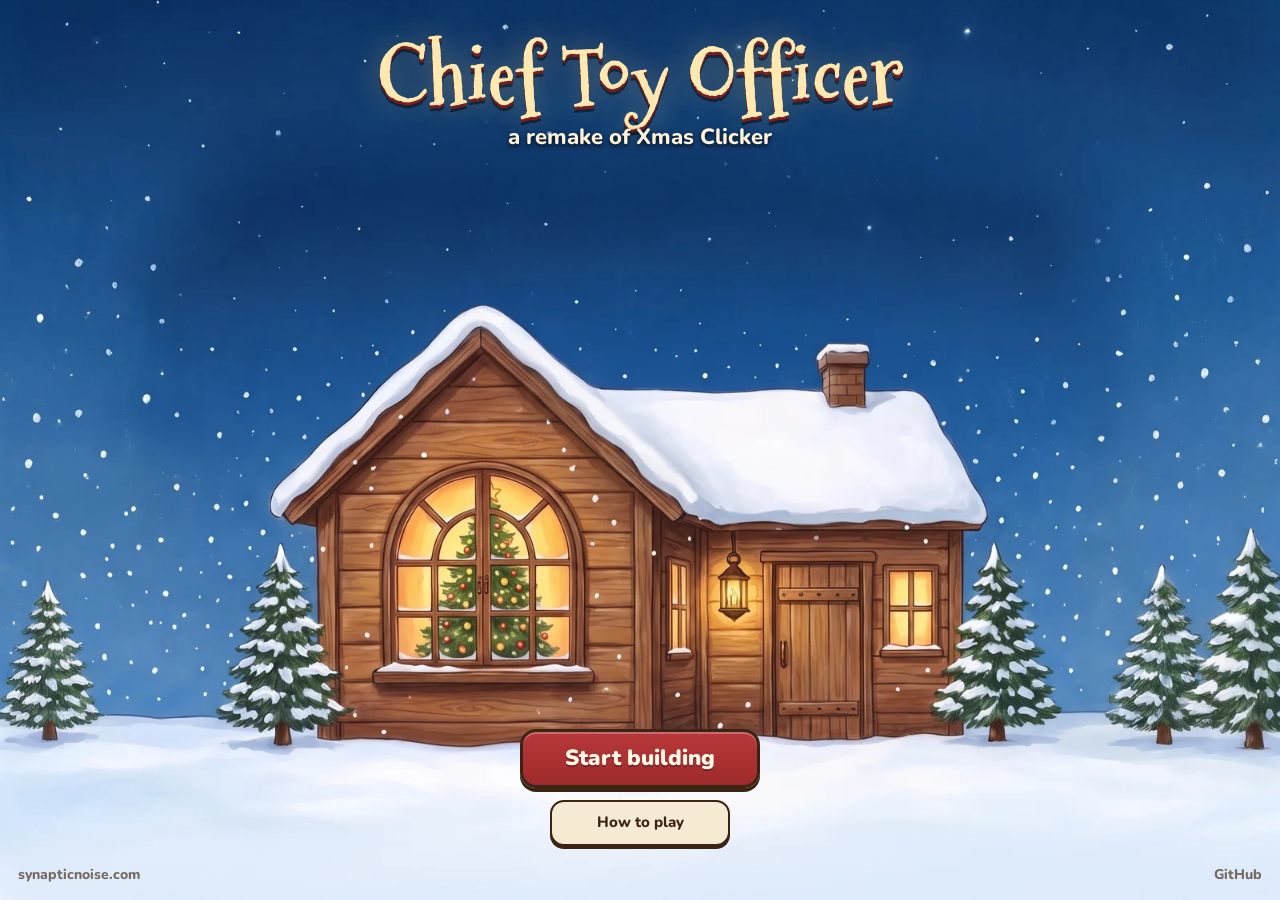
==== game/index.html @ 499ec667 "Chief Toy Officer, ready to play A cozy Christmas clicker, a remake of Xmas Clicker (2017). Full bui" ====
<!DOCTYPE html>
<html lang="en">
<head>
<meta charset="utf-8">
<meta name="viewport" content="width=device-width, initial-scale=1, viewport-fit=cover">
<title>Chief Toy Officer: a cozy Christmas clicker</title>
<meta name="description" content="Hammer toys together in Santa's workshop, hire elves, and climb from Assistant Junior Toy Maker to Chief Toy Officer before Christmas Eve. A remake of Xmas Clicker.">
<meta name="theme-color" content="#9e2a2b">
<meta property="og:type" content="website">
<meta property="og:title" content="Chief Toy Officer">
<meta property="og:description" content="A cozy Christmas clicker: hammer toys together in Santa's workshop and climb to the top before Christmas Eve.">
<link rel="canonical" href="https://chieftoyofficer.synapticnoise.com/">
<meta property="og:url" content="https://chieftoyofficer.synapticnoise.com/">
<meta property="og:image" content="https://chieftoyofficer.synapticnoise.com/social-card.jpg">
<meta name="twitter:image" content="https://chieftoyofficer.synapticnoise.com/social-card.jpg">
<meta property="og:image:width" content="1200">
<meta property="og:image:height" content="630">
<meta property="og:image:alt" content="Pip the elf at the workbench in Santa's workshop, under the title Chief Toy Officer">
<meta name="twitter:card" content="summary_large_image">
<link rel="icon" href="favicon.png">
<link rel="apple-touch-icon" href="apple-touch-icon.png">
<link rel="manifest" href="manifest.webmanifest">
<link rel="preload" href="fonts/mountains-of-christmas-bold.woff2" as="font" type="font/woff2" crossorigin>
<link rel="preload" href="fonts/nunito.woff2" as="font" type="font/woff2" crossorigin>
<link rel="stylesheet" href="style.css">
<script src="vendor/report.js"></script>
</head>
<body>
<svg width="0" height="0" style="position:absolute" aria-hidden="true">
  <symbol id="i-gear" viewBox="0 0 24 24"><path fill="currentColor" d="M19.4 13a7.5 7.5 0 0 0 0-2l2.1-1.6-2-3.5-2.5 1a7.4 7.4 0 0 0-1.7-1L15 3.3h-4l-.4 2.6a7.4 7.4 0 0 0-1.7 1l-2.5-1-2 3.5L6.6 11a7.5 7.5 0 0 0 0 2l-2.1 1.6 2 3.5 2.5-1a7.4 7.4 0 0 0 1.7 1l.4 2.6h4l.4-2.6a7.4 7.4 0 0 0 1.7-1l2.5 1 2-3.5zM13 15.5a3.5 3.5 0 1 1 0-7 3.5 3.5 0 0 1 0 7z" transform="translate(-1 0)"/></symbol>
  <symbol id="i-sound" viewBox="0 0 24 24"><path fill="currentColor" d="M4 9h4l5-4v14l-5-4H4z"/><path d="M16 8.5a5 5 0 0 1 0 7M18.5 6a8.5 8.5 0 0 1 0 12" stroke="currentColor" stroke-width="2" fill="none" stroke-linecap="round"/></symbol>
  <symbol id="i-mute" viewBox="0 0 24 24"><path fill="currentColor" d="M4 9h4l5-4v14l-5-4H4z"/><path d="M16 9l5 6M21 9l-5 6" stroke="currentColor" stroke-width="2.2" fill="none" stroke-linecap="round"/></symbol>
  <symbol id="i-check" viewBox="0 0 24 24"><path d="M5 12.5l4.5 4.5L19 7.5" stroke="currentColor" stroke-width="3.2" fill="none" stroke-linecap="round" stroke-linejoin="round"/></symbol>
  <symbol id="i-hand" viewBox="0 0 24 24"><path fill="#fff4dc" stroke="#3b2414" stroke-width="1.4" stroke-linejoin="round" d="M9 13V4.5a1.6 1.6 0 0 1 3.2 0V11l.1-1.6a1.5 1.5 0 0 1 3 .2V11a1.5 1.5 0 0 1 3 .1v1.2a1.4 1.4 0 0 1 2.7.3V16c0 3.6-2.6 6-6.2 6h-1.4c-2.2 0-3.6-1-4.8-2.6L5 15.2a1.6 1.6 0 0 1 2.5-2z"/></symbol>
</svg>

<!-- Title -->
<section id="title" class="screen loading" data-screen="title">
  <div class="title-art"></div>
  <div class="title-text">
    <h1>Chief Toy Officer</h1>
    <p class="subtitle">a remake of Xmas Clicker</p>
  </div>
  <div class="title-buttons">
    <button id="btn-start" class="btn-big">Start building</button>
    <button id="btn-howto" class="btn-quiet">How to play</button>
  </div>
  <a class="title-link left" href="https://synapticnoise.com/">synapticnoise.com</a>
  <a class="title-link right" href="https://github.com/zeveck/xmas-clicker" target="_blank" rel="noopener" title="Chief Toy Officer on GitHub: how it was made">GitHub</a>
</section>

<!-- How to play -->
<section id="howto" class="screen" data-screen="howto" hidden>
  <div class="howto-box">
    <h2>How to play</h2>
    <div class="howto-cards">
      <figure class="howto-card"><div class="howto-pic pic-1"><img src="assets/sprites/pip-swing/frame-2.webp" alt="" class="hp-pip"><img src="assets/items/toy-01.webp" alt="" class="hp-toy"></div><figcaption><b>Tap the bench</b> to hammer toys together. Each finished toy earns cookies and cheer.</figcaption></figure>
      <figure class="howto-card"><div class="howto-pic pic-2"><img src="assets/ui/cookie.webp" alt="" class="hp-cookie"><img src="assets/sprites/elf-helper.webp" alt="" class="hp-elf"><img src="assets/items/hammer-2.webp" alt="" class="hp-ham"></div><figcaption><b>Spend cookies</b> on better hammers and helpers who build for you, even while you're away.</figcaption></figure>
      <figure class="howto-card"><div class="howto-pic pic-3"><img src="assets/ui/cheer.webp" alt="" class="hp-cheer"><img src="assets/ui/santa-portrait.webp" alt="" class="hp-santa"></div><figcaption><b>Earn cheer</b> to get promoted. Every new rank unlocks a new toy, all the way to Chief Toy Officer.</figcaption></figure>
    </div>
    <p class="howto-keys">Keys: Space or Enter hammers, 1–0 pick a toy, P pauses, M mutes.</p>
    <button id="btn-howto-back" class="btn-big">Got it</button>
  </div>
</section>

<!-- The workshop -->
<section id="game" class="screen" data-screen="workshop" hidden data-tab="toys">
  <header class="topbar">
    <div class="rank-row">
      <h2 id="rank-title" class="rank-title">Assistant Junior Toy Maker</h2>
      <div class="top-buttons">
        <button id="btn-sound" class="round-btn" aria-label="Mute"><svg><use href="#i-sound"/></svg></button>
        <button id="btn-pause" class="round-btn" aria-label="Pause and settings"><svg><use href="#i-gear"/></svg></button>
      </div>
    </div>
    <div class="stat-row">
      <div class="cookies"><img src="assets/ui/cookie.webp" alt="" class="ico"><span id="cookie-count">0</span></div>
      <div class="cheer-bar" id="cheer-bar"><img src="assets/ui/cheer.webp" alt="" class="ico cheer-ico"><div class="cheer-track"><div class="cheer-fill" id="cheer-fill"></div></div><span class="cheer-label" id="cheer-label"></span></div>
      <div class="rates" id="rates">1/tap · 0/s</div>
    </div>
  </header>

  <aside class="shelf" id="shelf" aria-label="Toys"></aside>

  <main class="stage-col">
    <div class="stage-wrap">
      <div class="stage" id="stage">
        <canvas id="stage-canvas"></canvas>
        <div class="banner" id="banner" hidden></div>
        <div class="tap-hint" id="tap-hint" hidden><svg class="hand"><use href="#i-hand"/></svg><span>Tap the bench!</span></div>
        <div class="rush-ring" id="rush-ring" hidden><svg viewBox="0 0 40 40"><circle cx="20" cy="20" r="16" class="rr-bg"/><circle cx="20" cy="20" r="16" class="rr-fg" id="rush-arc"/></svg><span>×5</span></div>
      </div>
      <div class="toy-strip">
        <span class="toy-name" id="toy-name">Wooden Tractor</span>
        <div class="work-bar" id="work-bar"><div class="work-fill" id="work-fill"></div></div>
      </div>
    </div>
  </main>

  <aside class="shop" id="shop" aria-label="Shop">
    <section class="shop-sec" data-sec="helpers"><h3>Helpers</h3><div class="shop-list" id="list-helpers"></div></section>
    <section class="shop-sec" data-sec="hammers"><h3>Hammers</h3><div class="shop-list" id="list-hammers"></div></section>
    <section class="shop-sec" data-sec="upgrades"><h3>Upgrades</h3><div class="shop-list" id="list-upgrades"></div></section>
  </aside>

  <nav class="tabbar" id="tabbar">
    <button data-tab="toys">Toys</button>
    <button data-tab="helpers">Helpers</button>
    <button data-tab="hammers">Hammers</button>
    <button data-tab="upgrades">Upgrades</button>
  </nav>
</section>
<div class="toasts" id="toasts" aria-live="polite"></div>

<!-- Cards: promotion, welcome back, Christmas Eve -->
<div id="card-layer" class="overlay" hidden>
  <div class="card" id="card" role="dialog" aria-modal="true" aria-labelledby="card-title">
    <div class="ribbon"></div>
    <div class="card-body" id="card-body"></div>
    <button class="btn-big card-btn" id="card-btn">Back to work!</button>
  </div>
  <canvas id="confetti"></canvas>
</div>

<!-- Pause and settings -->
<div id="pause" class="overlay" hidden>
  <div class="card pause-card" role="dialog" aria-modal="true" aria-labelledby="pause-title">
    <div class="ribbon"></div>
    <h2 id="pause-title">Paused</h2>
    <p class="pause-note">Your helpers keep working.</p>
    <div class="settings">
      <button class="toggle" id="tg-music" aria-pressed="true">Music: on</button>
      <button class="toggle" id="tg-sfx" aria-pressed="true">Sound: on</button>
    </div>
    <dl class="stats" id="stats"></dl>
    <div class="pause-buttons">
      <button class="btn-big" id="btn-resume">Back to work!</button>
      <button class="btn-quiet" id="btn-report" hidden>Report a bug</button>
      <button class="btn-quiet" id="btn-credits">Credits</button>
      <button class="btn-quiet danger" id="btn-reset">Reset progress</button>
    </div>
    <p class="keys-note" id="keys-note">Space or Enter: hammer · 1–0: pick a toy · P: pause · M: mute</p>
    <div class="credits" id="credits" hidden>
      <h2>Credits</h2>
      <p><b>Chief Toy Officer</b>: made by Rich Conlan, from the 2017 Xmas Clicker and Sean's elf prototype.</p>
      <p>Made with gamegen: art by imagegen2, nanogen and anim8gen; music and sounds by audiogen.</p>
      <p>Fonts: Mountains of Christmas by Tart Workshop (Apache License 2.0) and Nunito by Vernon Adams and others (SIL Open Font License). Licenses are in the fonts folder.</p>
      <button class="btn-quiet" id="btn-credits-close">Close</button>
    </div>
  </div>
</div>

<!-- Christmas Eve -->
<div id="eve" class="overlay eve" hidden></div>

<gh-feedback id="report" trigger="none" repo="zeveck/xmas-clicker" template="bug.yml" heading="Report a bug" types="bug,feature" theme="light" color="#9e2a2b"></gh-feedback>
<script type="module" src="vendor/gh-feedback.js"></script>
<script type="module" src="src/main.js"></script>
</body>
</html>
---- game/style.css ----
@font-face { font-family: 'Mountains of Christmas'; src: url(fonts/mountains-of-christmas-bold.woff2) format('woff2'); font-weight: 700; font-display: block; }
@font-face { font-family: 'Nunito'; src: url(fonts/nunito.woff2) format('woff2'); font-weight: 200 1000; font-display: block; }

:root {
  --cranberry: #9e2a2b; --cranberry-d: #7a1d1f; --pine: #2f5d3a; --pine-d: #1f4228;
  --cream: #f6ead2; --cream-2: #efe0c0; --honey: #d9a441; --honey-l: #f2c766; --cocoa: #3b2414; --cocoa-l: #5a3a22;
  --wall: #2a1a12;
  --sat: env(safe-area-inset-top, 0px); --sab: env(safe-area-inset-bottom, 0px);
  --sal: env(safe-area-inset-left, 0px); --sar: env(safe-area-inset-right, 0px);
}
* { box-sizing: border-box; }
html, body { margin: 0; height: 100%; }
body {
  background: var(--wall); color: var(--cocoa);
  font: 600 15px/1.3 Nunito, system-ui, sans-serif;
  overflow: hidden; touch-action: manipulation; user-select: none; -webkit-user-select: none;
  -webkit-tap-highlight-color: transparent; overscroll-behavior: none;
}
button { font: inherit; color: inherit; cursor: pointer; touch-action: manipulation; }
button:focus-visible { outline: 3px solid var(--honey-l); outline-offset: 2px; }
img { -webkit-user-drag: none; user-select: none; }
[hidden] { display: none !important; }
h1, h2, h3 { margin: 0; font-weight: 700; }
.screen { position: fixed; inset: 0; }
gh-feedback { font-family: Nunito, system-ui, sans-serif; }

/* Buttons */
.btn-big {
  background: linear-gradient(#b8383a, var(--cranberry)); color: #fff7e6; border: 3px solid var(--cocoa);
  border-radius: 16px; padding: 12px 26px; font-weight: 900; font-size: 19px; min-height: 52px;
  box-shadow: 0 4px 0 var(--cocoa), inset 0 2px 0 #ffffff40; text-shadow: 0 2px 0 #0004;
}
.btn-big:active { transform: translateY(3px); box-shadow: 0 1px 0 var(--cocoa); }
.btn-quiet {
  background: var(--cream); border: 2px solid var(--cocoa); border-radius: 14px; padding: 10px 20px;
  font-weight: 800; min-height: 46px; box-shadow: 0 3px 0 var(--cocoa);
}
.btn-quiet:active { transform: translateY(2px); box-shadow: 0 1px 0 var(--cocoa); }
.btn-quiet.danger { color: var(--cranberry-d); }
.round-btn {
  width: 40px; height: 40px; border-radius: 50%; background: var(--cream); color: var(--cocoa);
  border: 2px solid var(--cocoa); display: grid; place-items: center; padding: 0; flex: none;
  box-shadow: 0 2px 0 #0006;
}
.round-btn svg { width: 22px; height: 22px; }

/* Title */
#title { transition: opacity .45s; background: #0d1830; }
#title.loading { opacity: 0; }
#title { display: flex; flex-direction: column; align-items: center; justify-content: space-between; overflow: hidden; }
.title-art { position: absolute; inset: 0; background: #0d1830 url(assets/bg/title-art.webp) center / cover no-repeat; }
@media (orientation: portrait) { .title-art { background-image: url(assets/bg/title-art-phone.webp); } }
.title-text { position: relative; text-align: center; padding: calc(4vh + var(--sat)) 16px 0; }
.title-text h1 {
  font: 700 clamp(46px, 9vmin, 104px)/1 'Mountains of Christmas', serif; color: #ffe9b0;
  text-shadow: 0 3px 0 var(--cranberry-d), 0 6px 0 #0007, 0 0 30px #ffcf6a66; text-wrap: balance;
}
.subtitle { margin: 6px 0 0; color: #fff3da; font-weight: 800; font-size: clamp(16px, 2.6vmin, 22px); text-shadow: 0 2px 4px #000c; }
.title-buttons { position: relative; display: flex; flex-direction: column; gap: 12px; align-items: center; padding: 0 16px calc(6vh + var(--sab)); }
.title-buttons .btn-big { min-width: 240px; font-size: 22px; }
.title-buttons .btn-quiet { min-width: 180px; }
.title-link { position: absolute; bottom: calc(10px + var(--sab)); font: 800 14px Nunito, sans-serif; color: #5a4a3acc; text-decoration: none; padding: 6px 8px; z-index: 1; }
.title-link:hover { color: var(--cranberry); text-decoration: underline; }
.title-link.left { left: calc(10px + var(--sal)); }
.title-link.right { right: calc(10px + var(--sar)); }
@media (max-width: 500px) { .title-link { font-size: 12px; bottom: calc(4px + var(--sab)); } }

/* How to play */
#howto { background: var(--wall) url(assets/bg/workshop-bg.webp) center / cover; display: grid; place-items: center; overflow: auto; padding: calc(12px + var(--sat)) 12px calc(12px + var(--sab)); }
.howto-box { background: var(--cream); border: 3px solid var(--cocoa); border-radius: 22px; padding: 18px; max-width: 900px; width: 100%; text-align: center; box-shadow: 0 8px 30px #000a; }
.howto-box h2 { font: 700 34px/1 'Mountains of Christmas', serif; color: var(--cranberry); margin-bottom: 12px; }
.howto-cards { display: grid; grid-template-columns: repeat(3, 1fr); gap: 12px; }
.howto-card { margin: 0; background: #fff8ea; border: 2px solid var(--cocoa-l); border-radius: 14px; padding: 10px; }
.howto-card figcaption { font-size: 15px; text-wrap: balance; }
.howto-pic { position: relative; height: 120px; margin-bottom: 8px; border-radius: 10px; background: radial-gradient(circle at 50% 60%, #f2d79b, #e8c98a 70%); overflow: hidden; }
.howto-pic img { position: absolute; }
.hp-pip { height: 118%; left: 4%; bottom: -16%; }
.hp-toy { height: 52%; right: 12%; bottom: 10%; }
.hp-cookie { height: 46%; left: 8%; top: 12%; }
.hp-elf { height: 92%; left: 34%; bottom: 0; }
.hp-ham { height: 56%; right: 6%; bottom: 10%; transform: rotate(25deg); }
.hp-cheer { height: 50%; left: 12%; top: 22%; }
.hp-santa { height: 100%; right: 8%; bottom: 0; }
.howto-keys { font-size: 14px; color: var(--cocoa-l); margin: 12px 0; }
#btn-howto-back { margin-top: 14px; }
@media (max-width: 640px) {
  .howto-cards { grid-template-columns: 1fr; }
  .howto-card { display: grid; grid-template-columns: 110px 1fr; gap: 10px; align-items: center; text-align: left; }
  .howto-pic { height: 84px; margin: 0; }
  .hp-pip { height: 114%; left: -6%; bottom: -14%; }
  .hp-toy { height: 48%; right: 4%; bottom: 8%; }
  .hp-elf { left: 40%; }
  .hp-ham { right: 2%; }
  .howto-box h2 { font-size: 30px; }
}
@media (pointer: coarse) { .howto-keys { display: none; } }

/* The workshop */
#game {
  display: grid; background: var(--cream-2);
  padding: var(--sat) var(--sar) 0 var(--sal);
  grid-template-columns: 1fr; grid-template-rows: auto auto minmax(0, 1fr) auto;
  grid-template-areas: "top" "stage" "panel" "tabs";
}
.topbar { grid-area: top; background: linear-gradient(#4a2d1a, #3b2414); color: #fff3da; padding: 6px 10px 8px; border-bottom: 3px solid var(--honey); }
.rank-row { display: flex; align-items: center; gap: 8px; }
.rank-title { flex: 1; min-width: 0; font: 700 26px/1.05 'Mountains of Christmas', serif; color: #ffe7a8; text-shadow: 0 2px 0 #0008; white-space: nowrap; overflow: hidden; }
.top-buttons { display: flex; gap: 8px; }
.stat-row { display: flex; align-items: center; gap: 10px; margin-top: 4px; font-weight: 900; }
.ico { width: 28px; height: 28px; flex: none; }
.cookies { display: flex; align-items: center; gap: 4px; font-size: 18px; min-width: 76px; font-variant-numeric: tabular-nums; }
.cheer-bar { flex: 1; display: flex; align-items: center; gap: 4px; position: relative; min-width: 0; }
.cheer-ico { width: 26px; height: 26px; }
.cheer-track { flex: 1; height: 16px; border-radius: 9px; background: #1d120a; border: 2px solid #c9a35a; overflow: hidden; }
.cheer-fill { height: 100%; width: 0%; background: linear-gradient(90deg, #3e7d4b, #6aa358 60%, var(--honey-l)); transition: width .25s; }
.cheer-label { position: absolute; left: 34px; right: 4px; text-align: center; font-size: 11px; line-height: 16px; top: 50%; transform: translateY(-50%); color: #fff; text-shadow: 0 1px 2px #000, 0 0 3px #000; white-space: nowrap; overflow: hidden; pointer-events: none; }
.cheer-bar.top .cheer-fill { background: linear-gradient(90deg, var(--honey), var(--honey-l)); }
.rates { font-size: 13px; opacity: .92; white-space: nowrap; font-variant-numeric: tabular-nums; }

.stage-col { grid-area: stage; display: flex; justify-content: center; align-items: center; background: var(--wall); min-height: 0; min-width: 0; }
.stage-wrap { width: 100%; display: flex; flex-direction: column; }
.stage { position: relative; width: 100%; aspect-ratio: 4 / 3; overflow: hidden; background: #2a1a12; cursor: pointer; touch-action: none; }
.stage canvas { position: absolute; inset: 0; width: 100%; height: 100%; display: block; }
.toy-strip { background: var(--cream); border-top: 2px solid var(--honey); display: flex; align-items: center; gap: 10px; padding: 4px 10px 6px; }
.toy-name { font: 700 20px/1 'Mountains of Christmas', serif; white-space: nowrap; min-width: 0; overflow: hidden; text-overflow: ellipsis; flex: 0 1 auto; }
.work-bar { flex: 1; height: 16px; border: 2px solid var(--cocoa); border-radius: 9px; background: #fff; overflow: hidden; min-width: 80px; }
.work-fill { height: 100%; width: 0; background: repeating-linear-gradient(-45deg, #c8302f 0 8px, #fff 8px 14px); border-right: 2px solid #c8302f; }
.work-bar.gold { border-color: #a8771a; box-shadow: 0 0 10px #f2c766; animation: goldpulse 1s infinite alternate; }
.work-bar.gold .work-fill { background: repeating-linear-gradient(-45deg, #e3a72a 0 8px, #fff2c4 8px 14px); border-right-color: #e3a72a; }
@keyframes goldpulse { to { box-shadow: 0 0 18px #ffd36a; } }

.banner {
  position: absolute; left: 50%; top: 3%; transform: translateX(-50%); max-width: 92%;
  background: var(--cream); border: 2px solid var(--cocoa); border-radius: 14px; padding: 5px 14px;
  font-weight: 900; font-size: clamp(12px, 2.6cqw, 18px); text-align: center; box-shadow: 0 3px 0 #0006; pointer-events: none; text-wrap: balance;
}
.banner.gold { background: linear-gradient(#fff2c4, #f2c766); }
.stage { container-type: inline-size; }
.tap-hint { position: absolute; left: 50%; top: 31%; display: flex; align-items: center; gap: 4px; pointer-events: none; animation: bob .9s ease-in-out infinite; }
.tap-hint span { background: var(--cream); border: 2px solid var(--cocoa); border-radius: 14px; padding: 4px 12px; font-weight: 900; font-size: clamp(13px, 3cqw, 18px); box-shadow: 0 3px 0 #0006; white-space: nowrap; }
.tap-hint .hand { width: clamp(28px, 7cqw, 44px); height: clamp(28px, 7cqw, 44px); transform: rotate(180deg); filter: drop-shadow(0 2px 0 #0006); }
@keyframes bob { 50% { transform: translateY(8px); } }
.rush-ring { position: absolute; right: 2%; top: 3%; width: clamp(40px, 9cqw, 60px); height: clamp(40px, 9cqw, 60px); pointer-events: none; }
.rush-ring svg { width: 100%; height: 100%; transform: rotate(-90deg); }
.rr-bg { fill: #3b2414cc; stroke: #0005; stroke-width: 5; }
.rr-fg { fill: none; stroke: #ffd65a; stroke-width: 5; stroke-linecap: round; stroke-dasharray: 100.5; }
.rush-ring span { position: absolute; inset: 0; display: grid; place-items: center; color: #ffe58a; font-weight: 1000; font-size: clamp(12px, 2.6cqw, 17px); }

/* Shelf and shop */
.shelf, .shop { grid-area: panel; overflow-y: auto; overscroll-behavior: contain; min-height: 0; padding: 8px; background: var(--cream-2); }
.shelf { display: grid; grid-template-columns: repeat(auto-fill, minmax(96px, 1fr)); gap: 8px; align-content: start; }
.toy-card {
  position: relative; background: var(--cream); border: 2px solid var(--cocoa); border-radius: 12px; padding: 6px 6px 6px;
  display: flex; flex-direction: column; align-items: center; justify-content: space-between; gap: 3px; height: 150px; box-shadow: 0 2px 0 #0003;
}
.toy-card img.toy { width: 72px; height: 72px; object-fit: contain; }
.toy-card .tname { font-size: 12px; font-weight: 800; line-height: 1.1; text-align: center; min-height: 2.2em; display: flex; align-items: center; justify-content: center; text-wrap: balance; }
.toy-card .tprog { width: 86%; height: 5px; background: #0002; border-radius: 3px; overflow: hidden; }
.toy-card .tprog i { display: block; height: 100%; width: 0; background: #c8302f; }
.toy-card .plate { background: linear-gradient(#e9c46a, #b98a2c); border: 1.5px solid #6d4a12; border-radius: 6px; padding: 1px 8px; font: 800 13px/1.3 Nunito; letter-spacing: 1px; color: #3b2414; font-variant-numeric: tabular-nums; }
.toy-card .plate.gold { background: linear-gradient(#fff2b0, #f2c33e); box-shadow: 0 0 8px #ffd65a; }
.toy-card.sel { border-color: var(--pine); box-shadow: 0 0 0 3px var(--pine), 0 2px 0 #0003; }
.toy-card .key { position: absolute; left: 6px; top: 4px; font-size: 11px; font-weight: 900; color: #3b241480; }
.toy-card.locked img.toy { filter: brightness(0) opacity(.18); }
.toy-card.locked .lock { position: absolute; width: 44px; height: 44px; top: 20px; left: 50%; margin-left: -22px; }
.toy-card .lock { display: none; }
.toy-card.locked .lock { display: block; }
.toy-card.locked .tname { color: #3b241499; }
.shake { animation: shake .35s; }
@keyframes shake { 20% { transform: translateX(-5px) rotate(-3deg); } 40% { transform: translateX(5px) rotate(3deg); } 60% { transform: translateX(-3px); } 80% { transform: translateX(3px); } }

.shop-sec h3 { font: 700 24px/1.1 'Mountains of Christmas', serif; margin: 4px 2px 6px; color: var(--cocoa); }
.shop-list { display: flex; flex-direction: column; gap: 8px; margin-bottom: 8px; }
.item {
  position: relative; display: grid; grid-template-columns: 56px 1fr auto; align-items: center; gap: 10px; text-align: left;
  background: var(--cream); border: 2px solid var(--cocoa); border-radius: 12px; padding: 6px 8px; min-height: 68px; box-shadow: 0 2px 0 #0003; width: 100%;
}
.item::after { content: ''; position: absolute; right: -2px; top: -2px; width: 18px; height: 18px; background: linear-gradient(225deg, var(--cranberry) 50%, transparent 50%); border-top-right-radius: 11px; }
.item img { width: 56px; height: 56px; object-fit: contain; }
.item .iname { font-weight: 900; font-size: 15px; line-height: 1.15; display: block; }
.item .ieff { font-size: 12.5px; color: var(--cocoa-l); display: block; line-height: 1.2; text-wrap: balance; }
.item .iname { text-wrap: balance; }
.item .price {
  display: flex; align-items: center; gap: 4px; justify-content: center; min-width: 74px; padding: 6px 8px; border-radius: 10px;
  background: linear-gradient(#7a4c2a, #5a3a22); color: #fff3da; font-weight: 900; border: 2px solid var(--cocoa); font-variant-numeric: tabular-nums;
}
.item .price img { width: 18px; height: 18px; }
.item .price svg { width: 20px; height: 20px; }
.item.cant .price { background: linear-gradient(#b9a68b, #9c8a70); color: #fff8; }
.item.ok .price { background: linear-gradient(#3e7d4b, var(--pine)); }
.item.owned .price { background: var(--cream-2); color: var(--pine); }
.item.locked { opacity: .65; }
.item.locked img { filter: brightness(0) opacity(.25); }
.item.locked .price { background: #cdbd9f; color: #5a3a22; font-size: 13px; }
.item.flash { animation: flash .45s; }
@keyframes flash { 0% { background: #fff6b0; transform: scale(1.03); } }
.item.glow, .tabbar button.glow { box-shadow: 0 0 0 3px var(--honey-l), 0 0 16px 4px #ffd65a; animation: glowp 1s infinite alternate; }
@keyframes glowp { to { box-shadow: 0 0 0 3px var(--honey-l), 0 0 6px 1px #ffd65a; } }
.item .callout { position: absolute; right: 26px; top: -12px; z-index: 1; background: var(--honey-l); border: 2px solid var(--cocoa); border-radius: 10px; font-size: 12px; font-weight: 900; padding: 1px 8px; white-space: nowrap; }
.item.best { border-color: #a8771a; box-shadow: 0 0 0 2px var(--honey-l), 0 2px 0 #0003; }
.item .tag { font-size: 11px; font-weight: 900; color: var(--pine); }

.tabbar { grid-area: tabs; display: flex; background: #3b2414; padding: 0 var(--sar) var(--sab) var(--sal); gap: 2px; }
.tabbar button { flex: 1; min-height: 64px; background: #5a3a22; color: #f6ead2; border: 0; border-top: 3px solid transparent; font-weight: 900; font-size: 15px; position: relative; }
.tabbar button.on { background: var(--cream-2); color: var(--cocoa); border-top-color: var(--cranberry); }
.tabbar button.dot::after { content: ''; position: absolute; top: 10px; right: 14%; width: 11px; height: 11px; border-radius: 50%; background: #e0393a; border: 2px solid #fff; }

/* Portrait phones: one panel at a time */
#game:not([data-tab="toys"]) .shelf { display: none; }
#game[data-tab="toys"] .shop { display: none; }
#game[data-tab="hammers"] .shop-sec:not([data-sec="hammers"]),
#game[data-tab="helpers"] .shop-sec:not([data-sec="helpers"]),
#game[data-tab="upgrades"] .shop-sec:not([data-sec="upgrades"]) { display: none; }
@media (max-width: 899px) {
  .shop-sec h3 { display: none; }
  .shelf { grid-template-columns: repeat(auto-fill, minmax(88px, 1fr)); }
}
@media (max-width: 380px) {
  .rank-title { font-size: 22px; }
  .stat-row { gap: 6px; }
  .rates { font-size: 12px; }
  .cookies { min-width: 64px; font-size: 16px; }
  .toy-card { height: 140px; }
  .toy-card img.toy { width: 62px; height: 62px; }
}

/* Desktop: three columns */
@media (min-width: 900px) and (min-height: 501px) {
  #game { grid-template-columns: minmax(230px, 270px) minmax(0, 1fr) minmax(290px, 340px); grid-template-rows: auto minmax(0, 1fr); grid-template-areas: "top top top" "shelf stage shop"; }
  .topbar .rank-row { display: contents; }
  .topbar { display: flex; align-items: center; gap: 16px; padding: 8px 14px; }
  .rank-title { flex: 0 1 auto; font-size: 30px; max-width: 34%; }
  .stat-row { flex: 1; margin: 0; }
  .top-buttons { order: 3; }
  .shelf { grid-area: shelf; display: grid !important; grid-template-columns: 1fr 1fr; border-right: 3px solid var(--cocoa); }
  .toy-card { height: 134px; }
  .toy-card img.toy { width: 64px; height: 64px; }
  .shop { grid-area: shop; display: block !important; border-left: 3px solid var(--cocoa); }
  .shop-sec { display: block !important; }
  .tabbar { display: none; }
  .stage-col { padding: 16px; }
  .stage-wrap { border: 3px solid var(--honey); border-radius: 12px; overflow: hidden; box-shadow: 0 10px 30px #000a; }
}

/* Short landscape phones: stage left, column right */
@media (orientation: landscape) and (max-height: 500px), (orientation: landscape) and (max-width: 899px) {
  #game {
    grid-template-columns: var(--stage-w, 60vw) minmax(240px, 1fr); grid-template-rows: auto auto minmax(0, 1fr);
    grid-template-areas: "stage top" "stage tabs" "stage panel"; padding-bottom: var(--sab);
  }
  .stage-col { align-items: center; }
  .topbar { padding: 4px 8px 5px; }
  .rank-title { font-size: 18px; white-space: normal; line-height: 1; text-wrap: balance; }
  .top-buttons .round-btn { width: 34px; height: 34px; }
  .top-buttons .round-btn svg { width: 19px; height: 19px; }
  .stat-row { flex-wrap: wrap; gap: 2px 8px; margin-top: 2px; }
  .cookies { font-size: 15px; min-width: 0; }
  .ico { width: 22px; height: 22px; }
  .cheer-bar { flex-basis: 100%; order: 3; }
  .rates { font-size: 12px; }
  .tabbar { padding: 0; }
  .tabbar button { min-height: 48px; font-size: 12.5px; padding: 0 4px; }
  .tabbar button.dot::after { top: 3px; right: 3px; width: 8px; height: 8px; border-width: 1.5px; }
  .toy-strip { height: 28px; padding: 2px 8px; }
  .toy-name { font-size: 16px; }
  .work-bar { height: 12px; }
  .shop-sec h3 { display: none; }
  .shelf { grid-template-columns: repeat(auto-fill, minmax(84px, 1fr)); }
  .toy-card { height: 132px; }
  .toy-card img.toy { width: 56px; height: 56px; }
  .item { min-height: 58px; grid-template-columns: 38px 1fr auto; gap: 6px; padding: 5px 6px; }
  .item img { width: 38px; height: 38px; }
  .item .price { min-width: 52px; padding: 5px 6px; font-size: 13px; }
  .item .iname { font-size: 13.5px; }
  .item .ieff { font-size: 11.5px; }
  .item .callout { font-size: 11px; right: 18px; }
  body > .toasts { left: calc(var(--sal) + var(--stage-w, 60vw) / 2); top: calc(var(--sat) + 18px); max-width: calc(var(--stage-w, 60vw) - 20px); }
}

/* Toasts */
.toasts { position: fixed; left: 50%; top: calc(var(--sat) + 96px); transform: translateX(-50%); display: flex; flex-direction: column; gap: 6px; z-index: 30; pointer-events: none; width: max-content; max-width: 90vw; }
.toast { background: var(--cream); border: 2px solid var(--cocoa); border-radius: 12px; padding: 6px 14px; font-weight: 900; box-shadow: 0 4px 0 #0006; text-align: center; animation: toastin .25s ease-out; }
.toast.out { opacity: 0; transition: opacity .4s; }
@keyframes toastin { from { transform: translateY(-10px); opacity: 0; } }

/* Overlays and cards */
.overlay { position: fixed; inset: 0; z-index: 40; display: grid; place-items: center; background: #1a0f0acc; padding: calc(10px + var(--sat)) 12px calc(10px + var(--sab)); overflow: auto; }
.card {
  position: relative; background: var(--cream); border: 3px solid var(--cocoa); border-radius: 20px; width: min(460px, 100%);
  padding: 20px 20px 18px; text-align: center; box-shadow: 0 10px 40px #000c; animation: cardin .35s cubic-bezier(.2,1.4,.5,1);
}
@keyframes cardin { from { transform: translateY(40px) scale(.9); opacity: 0; } }
.ribbon { position: absolute; right: -3px; top: -3px; width: 54px; height: 54px; background: linear-gradient(225deg, var(--cranberry) 50%, transparent 50%); border-top-right-radius: 18px; pointer-events: none; }
.card h2 { font: 700 32px/1.05 'Mountains of Christmas', serif; color: var(--cranberry); text-wrap: balance; }
.card .say { display: flex; gap: 12px; align-items: center; text-align: left; margin-bottom: 10px; }
.card .say img { width: 96px; height: 96px; flex: none; }
.card .say p { margin: 0; background: #fff; border: 2px solid var(--cocoa-l); border-radius: 14px; padding: 8px 12px; font-weight: 800; position: relative; }
.card .newtitle { font: 700 38px/1 'Mountains of Christmas', serif; color: var(--pine); margin: 6px 0 10px; text-wrap: balance; }
.card .unlocks { display: flex; justify-content: center; gap: 10px; flex-wrap: wrap; margin: 6px 0 10px; }
.card .unlocks figure { margin: 0; width: 90px; font-size: 12.5px; font-weight: 800; line-height: 1.15; }
.card .unlocks img { width: 64px; height: 64px; object-fit: contain; display: block; margin: 0 auto 2px; }
.card .now { font-weight: 900; margin: 4px 0 14px; }
.card-btn { min-width: 220px; }
.card-btn.guard { opacity: .55; }
.card .away-toy { width: 110px; height: 110px; }
.card p { text-wrap: pretty; }
#confetti { position: fixed; inset: 0; width: 100%; height: 100%; pointer-events: none; }
.pause-card h2 { margin-bottom: 12px; }
.settings { display: flex; gap: 10px; justify-content: center; margin-bottom: 12px; flex-wrap: wrap; }
.toggle { min-width: 130px; min-height: 46px; border-radius: 12px; border: 2px solid var(--cocoa); background: var(--pine); color: #fff; font-weight: 900; }
.toggle[aria-pressed="false"] { background: #cdbd9f; color: var(--cocoa); }
.stats { display: grid; grid-template-columns: 1fr auto; gap: 2px 16px; text-align: left; margin: 0 auto 14px; max-width: 300px; font-size: 14px; }
.stats dt { color: var(--cocoa-l); } .stats dd { margin: 0; font-weight: 900; text-align: right; font-variant-numeric: tabular-nums; }
.pause-buttons { display: flex; flex-direction: column; gap: 10px; align-items: center; }
.pause-buttons button { min-width: 230px; }
.keys-note { font-size: 12.5px; color: var(--cocoa-l); margin: 12px 0 0; }
@media (pointer: coarse) { .keys-note { display: none; } }
.credits { position: absolute; inset: 0; background: var(--cream); border-radius: 18px; padding: 22px; display: flex; flex-direction: column; justify-content: center; gap: 4px; font-size: 14.5px; }
.credits p { margin: 0 0 8px; }
.credits h2 { margin-bottom: 10px; }
.credits button { align-self: center; }

/* Christmas Eve */
.eve { background: transparent; pointer-events: auto; }
.eve .card { pointer-events: auto; }
.eve-card .stats { margin-top: 10px; }
.eve-card .credit-line { font-size: 13px; color: var(--cocoa-l); }

/* Short landscape phones: compact cards that fit */
@media (orientation: landscape) and (max-height: 500px), (orientation: landscape) and (max-width: 899px) {
  .overlay { padding: 6px 12px; }
  .card { width: min(640px, 100%); padding: 10px 16px 10px; }
  .card h2 { font-size: 22px; }
  .card .say { margin-bottom: 4px; }
  .card .say img { width: 60px; height: 60px; }
  .card .say p { padding: 5px 10px; font-size: 13.5px; }
  .card .newtitle { font-size: 26px; margin: 2px 0 4px; }
  .card .unlocks { margin: 2px 0 4px; gap: 6px; }
  .card .unlocks figure { width: 76px; font-size: 11.5px; }
  .card .unlocks img { width: 40px; height: 40px; }
  .card .now { margin: 2px 0 6px; }
  .card .away-toy { width: 64px; height: 64px; }
  .card p { margin: 4px 0; }
  .btn-big { min-height: 44px; padding: 8px 22px; font-size: 17px; }
  .pause-card h2 { margin-bottom: 6px; }
  .settings { margin-bottom: 6px; }
  .stats { font-size: 12.5px; margin-bottom: 6px; }
  .pause-buttons { flex-direction: row; flex-wrap: wrap; justify-content: center; gap: 8px; }
  .pause-buttons button { min-width: 0; }
  .eve-card .stats { margin-top: 4px; }
}

/* Christmas Eve: everything but the stage steps back */
#game .topbar, #game .shelf, #game .shop, #game .tabbar, #game .toy-strip { transition: filter .8s; }
#game.eve-on .topbar, #game.eve-on .shelf, #game.eve-on .shop, #game.eve-on .tabbar, #game.eve-on .toy-strip { filter: brightness(.3) saturate(.6); pointer-events: none; }
#game.eve-on .stage-col { background: #0b0a14; }
.card .say p, .card p { text-wrap: pretty; }
.pause-note { margin: -6px 0 10px; font-size: 13px; color: var(--cocoa-l); }
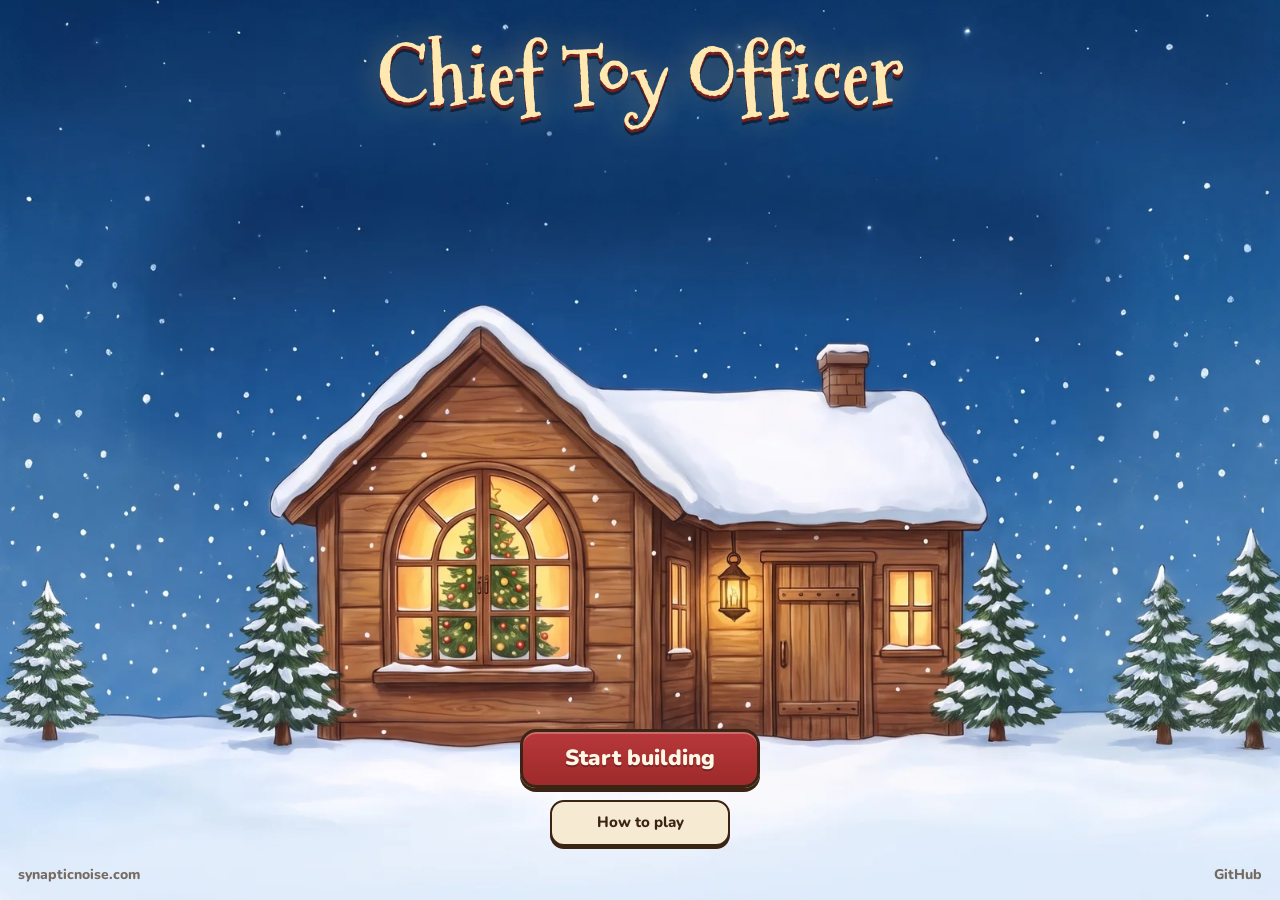
==== commit 64872bee: "Don't call the game a remake of Xmas Clicker anywhere" ====
--- a/game/index.html
+++ b/game/index.html
@@ -4,7 +4,7 @@
 <meta charset="utf-8">
 <meta name="viewport" content="width=device-width, initial-scale=1, viewport-fit=cover">
 <title>Chief Toy Officer: a cozy Christmas clicker</title>
-<meta name="description" content="Hammer toys together in Santa's workshop, hire elves, and climb from Assistant Junior Toy Maker to Chief Toy Officer before Christmas Eve. A remake of Xmas Clicker.">
+<meta name="description" content="Hammer toys together in Santa's workshop, hire elves, and climb from Assistant Junior Toy Maker to Chief Toy Officer before Christmas Eve.">
 <meta name="theme-color" content="#9e2a2b">
 <meta property="og:type" content="website">
 <meta property="og:title" content="Chief Toy Officer">
@@ -39,7 +39,6 @@
   <div class="title-art"></div>
   <div class="title-text">
     <h1>Chief Toy Officer</h1>
-    <p class="subtitle">a remake of Xmas Clicker</p>
   </div>
   <div class="title-buttons">
     <button id="btn-start" class="btn-big">Start building</button>
--- a/game/style.css
+++ b/game/style.css
@@ -55,7 +55,6 @@
   font: 700 clamp(46px, 9vmin, 104px)/1 'Mountains of Christmas', serif; color: #ffe9b0;
   text-shadow: 0 3px 0 var(--cranberry-d), 0 6px 0 #0007, 0 0 30px #ffcf6a66; text-wrap: balance;
 }
-.subtitle { margin: 6px 0 0; color: #fff3da; font-weight: 800; font-size: clamp(16px, 2.6vmin, 22px); text-shadow: 0 2px 4px #000c; }
 .title-buttons { position: relative; display: flex; flex-direction: column; gap: 12px; align-items: center; padding: 0 16px calc(6vh + var(--sab)); }
 .title-buttons .btn-big { min-width: 240px; font-size: 22px; }
 .title-buttons .btn-quiet { min-width: 180px; }
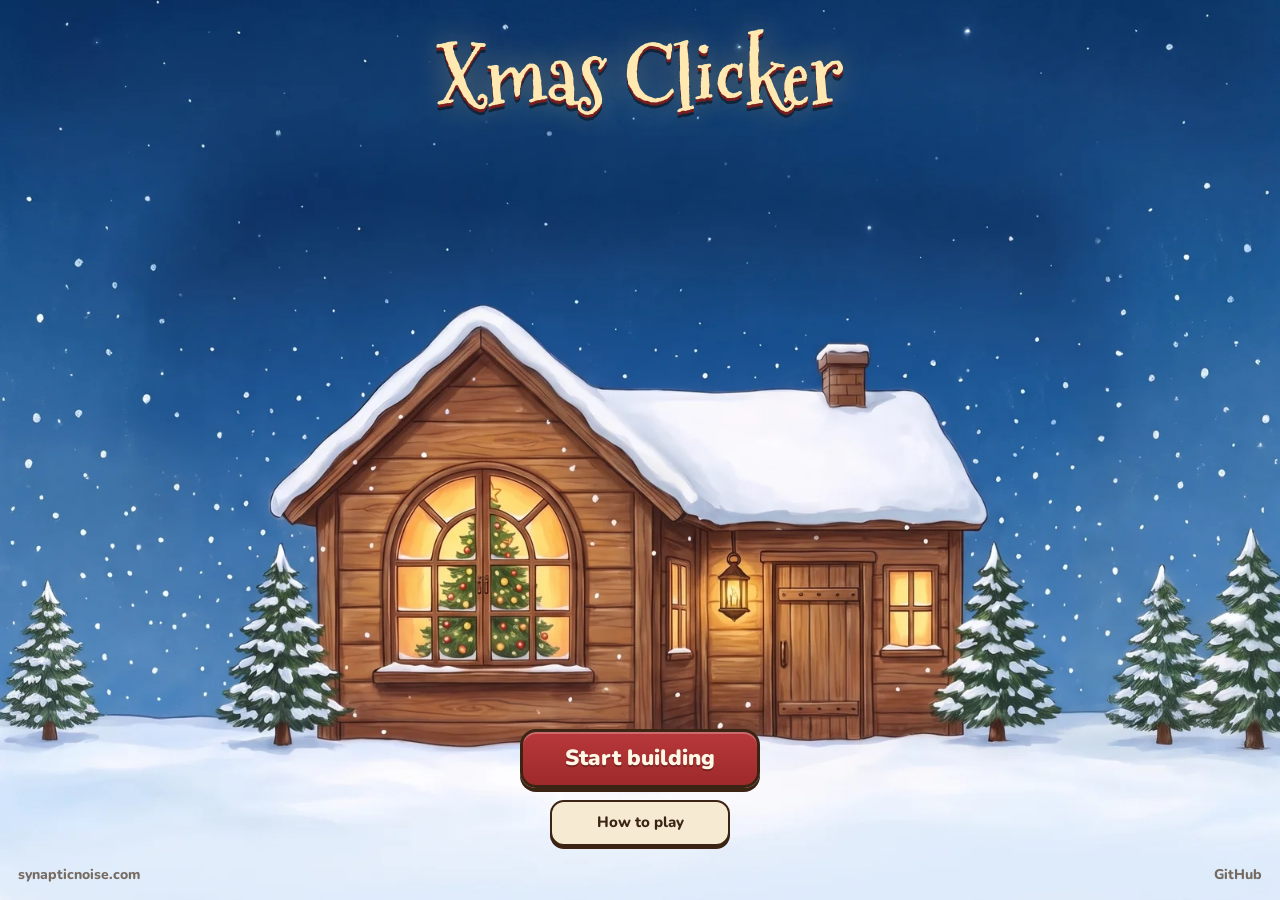
==== commit bacc0606: "Rename the game Xmas Clicker; the elf is simply you The title screen, page title and previews, app n" ====
--- a/game/index.html
+++ b/game/index.html
@@ -3,11 +3,11 @@
 <head>
 <meta charset="utf-8">
 <meta name="viewport" content="width=device-width, initial-scale=1, viewport-fit=cover">
-<title>Chief Toy Officer: a cozy Christmas clicker</title>
+<title>Xmas Clicker: a cozy Christmas clicker</title>
 <meta name="description" content="Hammer toys together in Santa's workshop, hire elves, and climb from Assistant Junior Toy Maker to Chief Toy Officer before Christmas Eve.">
 <meta name="theme-color" content="#9e2a2b">
 <meta property="og:type" content="website">
-<meta property="og:title" content="Chief Toy Officer">
+<meta property="og:title" content="Xmas Clicker">
 <meta property="og:description" content="A cozy Christmas clicker: hammer toys together in Santa's workshop and climb to the top before Christmas Eve.">
 <link rel="canonical" href="https://chieftoyofficer.synapticnoise.com/">
 <meta property="og:url" content="https://chieftoyofficer.synapticnoise.com/">
@@ -15,7 +15,7 @@
 <meta name="twitter:image" content="https://chieftoyofficer.synapticnoise.com/social-card.jpg">
 <meta property="og:image:width" content="1200">
 <meta property="og:image:height" content="630">
-<meta property="og:image:alt" content="Pip the elf at the workbench in Santa's workshop, under the title Chief Toy Officer">
+<meta property="og:image:alt" content="An elf at the workbench in Santa's workshop, under the title Xmas Clicker">
 <meta name="twitter:card" content="summary_large_image">
 <link rel="icon" href="favicon.png">
 <link rel="apple-touch-icon" href="apple-touch-icon.png">
@@ -38,14 +38,14 @@
 <section id="title" class="screen loading" data-screen="title">
   <div class="title-art"></div>
   <div class="title-text">
-    <h1>Chief Toy Officer</h1>
+    <h1>Xmas Clicker</h1>
   </div>
   <div class="title-buttons">
     <button id="btn-start" class="btn-big">Start building</button>
     <button id="btn-howto" class="btn-quiet">How to play</button>
   </div>
   <a class="title-link left" href="https://synapticnoise.com/">synapticnoise.com</a>
-  <a class="title-link right" href="https://github.com/zeveck/xmas-clicker" target="_blank" rel="noopener" title="Chief Toy Officer on GitHub: how it was made">GitHub</a>
+  <a class="title-link right" href="https://github.com/zeveck/xmas-clicker" target="_blank" rel="noopener" title="Xmas Clicker on GitHub: how it was made">GitHub</a>
 </section>
 
 <!-- How to play -->
@@ -141,7 +141,7 @@
     <p class="keys-note" id="keys-note">Space or Enter: hammer · 1–0: pick a toy · P: pause · M: mute</p>
     <div class="credits" id="credits" hidden>
       <h2>Credits</h2>
-      <p><b>Chief Toy Officer</b>: made by Rich Conlan, from the 2017 Xmas Clicker and Sean's elf prototype.</p>
+      <p><b>Xmas Clicker</b>: made by Rich Conlan, from the 2017 game of the same name and Sean Dailey's elf prototype.</p>
       <p>Made with gamegen: art by imagegen2, nanogen and anim8gen; music and sounds by audiogen.</p>
       <p>Fonts: Mountains of Christmas by Tart Workshop (Apache License 2.0) and Nunito by Vernon Adams and others (SIL Open Font License). Licenses are in the fonts folder.</p>
       <button class="btn-quiet" id="btn-credits-close">Close</button>
--- a/game/style.css
+++ b/game/style.css
@@ -187,6 +187,7 @@
 .item .price svg { width: 20px; height: 20px; }
 .item.cant .price { background: linear-gradient(#b9a68b, #9c8a70); color: #fff8; }
 .item.ok .price { background: linear-gradient(#3e7d4b, var(--pine)); }
+.item.full .price { background: linear-gradient(#a07a52, #7a5a3a); color: #fff3da; font-size: 13px; }
 .item.owned .price { background: var(--cream-2); color: var(--pine); }
 .item.locked { opacity: .65; }
 .item.locked img { filter: brightness(0) opacity(.25); }
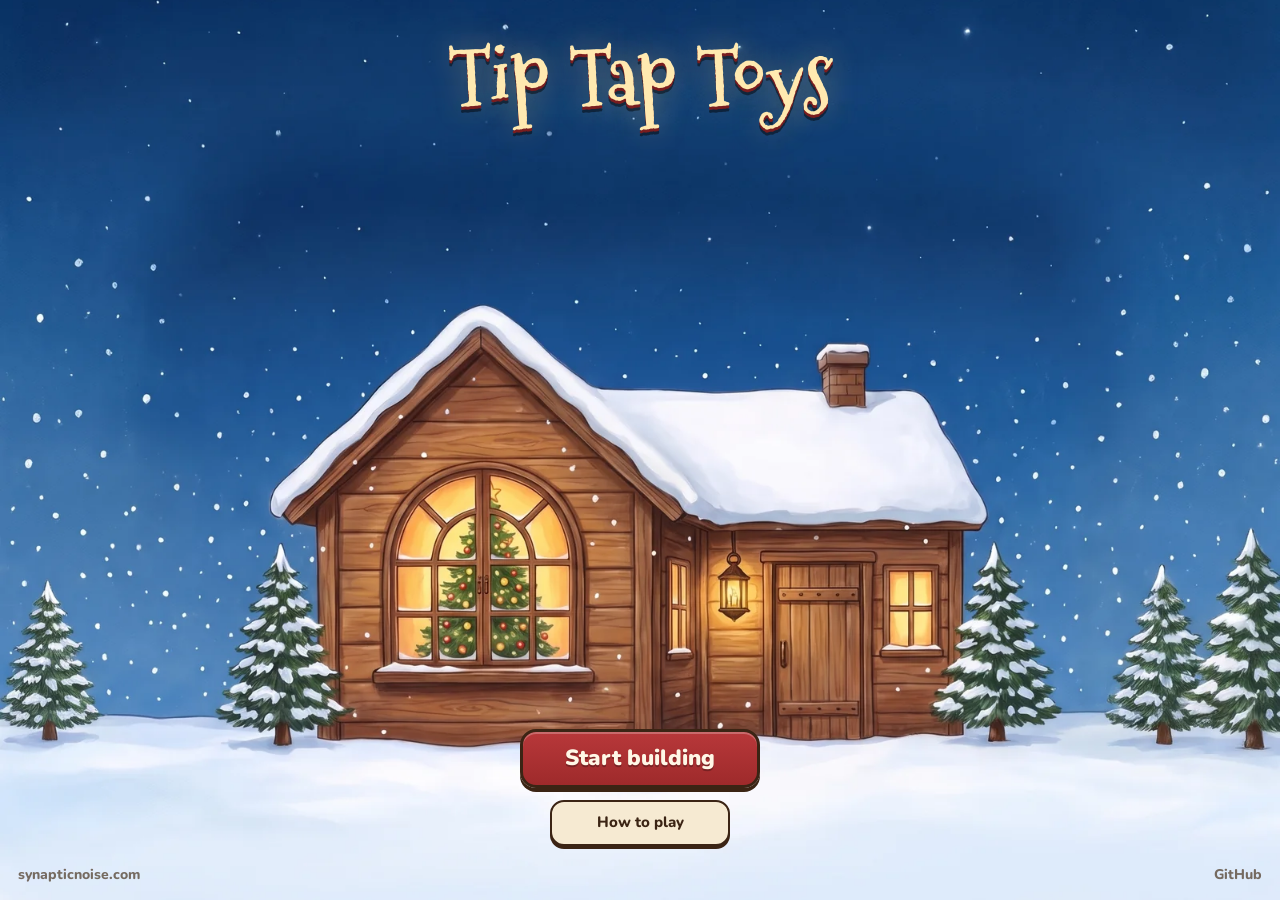
==== commit b62e6ac2: "Rename the game Tip Tap Toys, at tiptaptoys.synapticnoise.com Co-Authored-By: Claude Opus 5.5 <norep" ====
--- a/game/index.html
+++ b/game/index.html
@@ -3,19 +3,19 @@
 <head>
 <meta charset="utf-8">
 <meta name="viewport" content="width=device-width, initial-scale=1, viewport-fit=cover">
-<title>Xmas Clicker: a cozy Christmas clicker</title>
+<title>Tip Tap Toys: a cozy Christmas clicker</title>
 <meta name="description" content="Hammer toys together in Santa's workshop, hire elves, and climb from Assistant Junior Toy Maker to Chief Toy Officer before Christmas Eve.">
 <meta name="theme-color" content="#9e2a2b">
 <meta property="og:type" content="website">
-<meta property="og:title" content="Xmas Clicker">
+<meta property="og:title" content="Tip Tap Toys">
 <meta property="og:description" content="A cozy Christmas clicker: hammer toys together in Santa's workshop and climb to the top before Christmas Eve.">
-<link rel="canonical" href="https://chieftoyofficer.synapticnoise.com/">
-<meta property="og:url" content="https://chieftoyofficer.synapticnoise.com/">
-<meta property="og:image" content="https://chieftoyofficer.synapticnoise.com/social-card.jpg">
-<meta name="twitter:image" content="https://chieftoyofficer.synapticnoise.com/social-card.jpg">
+<link rel="canonical" href="https://tiptaptoys.synapticnoise.com/">
+<meta property="og:url" content="https://tiptaptoys.synapticnoise.com/">
+<meta property="og:image" content="https://tiptaptoys.synapticnoise.com/social-card.jpg">
+<meta name="twitter:image" content="https://tiptaptoys.synapticnoise.com/social-card.jpg">
 <meta property="og:image:width" content="1200">
 <meta property="og:image:height" content="630">
-<meta property="og:image:alt" content="An elf at the workbench in Santa's workshop, under the title Xmas Clicker">
+<meta property="og:image:alt" content="An elf at the workbench in Santa's workshop, under the title Tip Tap Toys">
 <meta name="twitter:card" content="summary_large_image">
 <link rel="icon" href="favicon.png">
 <link rel="apple-touch-icon" href="apple-touch-icon.png">
@@ -38,14 +38,14 @@
 <section id="title" class="screen loading" data-screen="title">
   <div class="title-art"></div>
   <div class="title-text">
-    <h1>Xmas Clicker</h1>
+    <h1>Tip Tap Toys</h1>
   </div>
   <div class="title-buttons">
     <button id="btn-start" class="btn-big">Start building</button>
     <button id="btn-howto" class="btn-quiet">How to play</button>
   </div>
   <a class="title-link left" href="https://synapticnoise.com/">synapticnoise.com</a>
-  <a class="title-link right" href="https://github.com/zeveck/xmas-clicker" target="_blank" rel="noopener" title="Xmas Clicker on GitHub: how it was made">GitHub</a>
+  <a class="title-link right" href="https://github.com/zeveck/xmas-clicker" target="_blank" rel="noopener" title="Tip Tap Toys on GitHub: how it was made">GitHub</a>
 </section>
 
 <!-- How to play -->
@@ -141,7 +141,7 @@
     <p class="keys-note" id="keys-note">Space or Enter: hammer · 1–0: pick a toy · P: pause · M: mute</p>
     <div class="credits" id="credits" hidden>
       <h2>Credits</h2>
-      <p><b>Xmas Clicker</b>: made by Rich Conlan, from the 2017 game of the same name and Sean Dailey's elf prototype.</p>
+      <p><b>Tip Tap Toys</b>: made by Rich Conlan, from the 2017 Xmas Clicker and Sean Dailey's elf prototype.</p>
       <p>Made with gamegen: art by imagegen2, nanogen and anim8gen; music and sounds by audiogen.</p>
       <p>Fonts: Mountains of Christmas by Tart Workshop (Apache License 2.0) and Nunito by Vernon Adams and others (SIL Open Font License). Licenses are in the fonts folder.</p>
       <button class="btn-quiet" id="btn-credits-close">Close</button>
